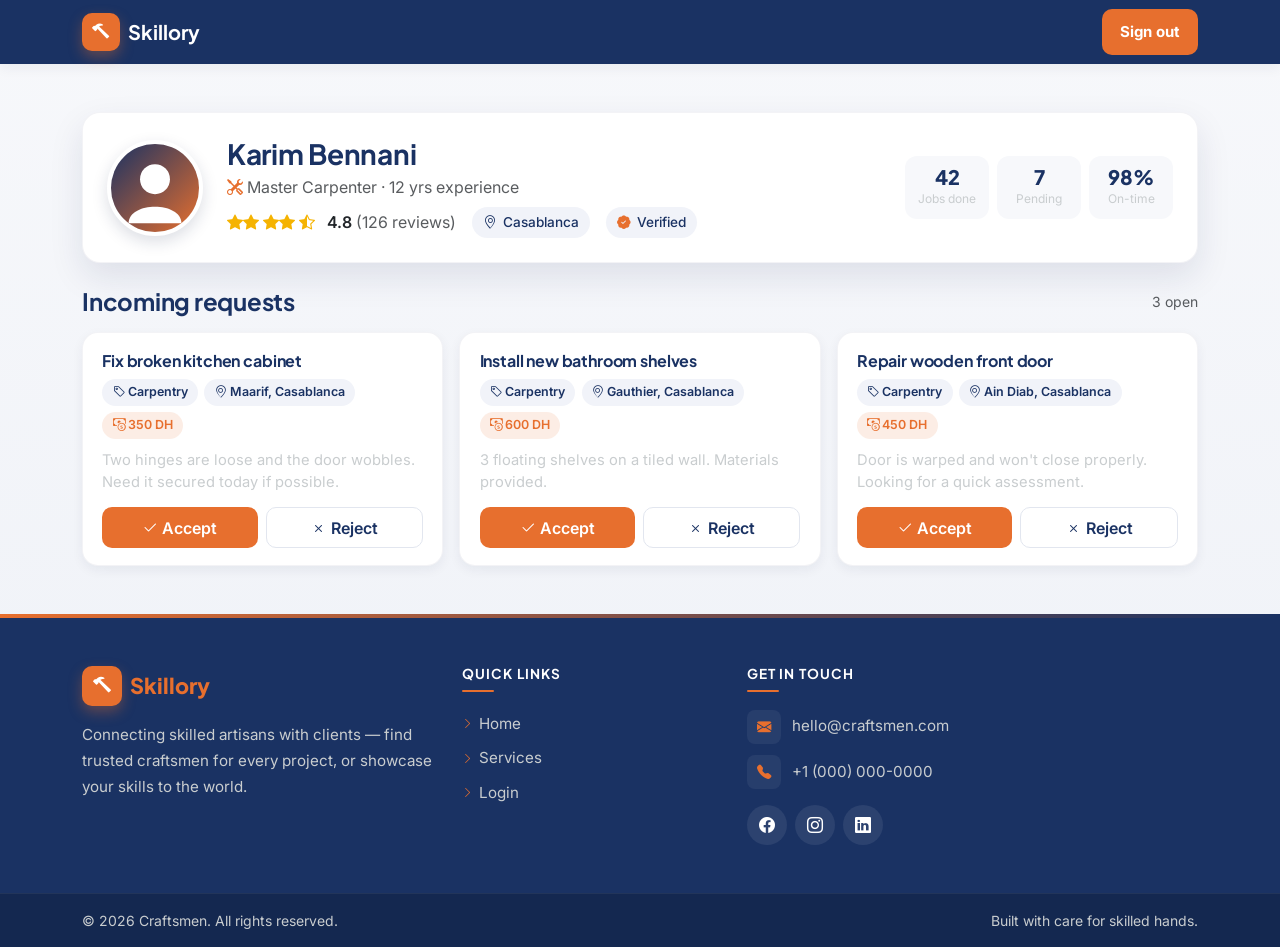
==== artisan-dashboard.html @ cd933fd9 "create project" ====
<!doctype html>
<html lang="en">
<head>
<meta charset="utf-8" />
<meta name="viewport" content="width=device-width,initial-scale=1" />
<title>Artisan Dashboard — Craftsmen</title>
<link rel="stylesheet" href="https://cdn.jsdelivr.net/npm/bootstrap@5.3.3/dist/css/bootstrap.min.css">
<link rel="stylesheet" href="https://cdn.jsdelivr.net/npm/bootstrap-icons@1.11.3/font/bootstrap-icons.min.css">
<link rel="preconnect" href="https://fonts.googleapis.com">
<link href="https://fonts.googleapis.com/css2?family=Inter:wght@400;500;600;700&family=Plus+Jakarta+Sans:wght@700;800&display=swap" rel="stylesheet">
<link rel="stylesheet" href="style(post&dashboard).css">
<link rel="stylesheet" href="style.css">
</head>
<body class="dash-body">
<nav class="navbar navbar-expand-lg craft-nav sticky-top">
  <div class="container">
    <a class="navbar-brand d-flex align-items-center gap-2" href="#">
      <span class="brand-mark"><i class="bi bi-hammer"></i></span>
      <span class="fw-bold">Skillory</span>
    </a>
    <div class="ms-auto d-flex gap-2">
    <a href="index.html" class="btn btn-craft btn-sm">Sign out</a>
    </div>
  </div>
</nav>

<main class="container py-4 py-lg-5">
  <!-- Profile -->
  <section class="profile-card p-4 p-lg-4 mb-4">
    <div class="row g-4 align-items-center">
      <div class="col-auto">
        <img src="images/avatar.svg" alt="Artisan avatar" class="profile-avatar">
      </div>
      <div class="col">
        <h1 class="h3 mb-1 fw-bold text-navy">Karim Bennani</h1>
        <p class="text-muted mb-2"><i class="bi bi-tools text-orange"></i> Master Carpenter · 12 yrs experience</p>
        <div class="d-flex flex-wrap align-items-center gap-3">
          <span class="rating">
            <i class="bi bi-star-fill"></i><i class="bi bi-star-fill"></i>
            <i class="bi bi-star-fill"></i><i class="bi bi-star-fill"></i>
            <i class="bi bi-star-half"></i>
            <span class="ms-2 fw-semibold text-dark">4.8</span>
            <span class="text-muted">(126 reviews)</span>
          </span>
          <span class="badge-soft"><i class="bi bi-geo-alt"></i> Casablanca</span>
          <span class="badge-soft"><i class="bi bi-patch-check-fill text-orange"></i> Verified</span>
        </div>
      </div>
      <div class="col-12 col-md-auto">
        <div class="row g-2 text-center">
          <div class="col"><div class="stat"><div class="stat-num">42</div><div class="stat-lbl">Jobs done</div></div></div>
          <div class="col"><div class="stat"><div class="stat-num">7</div><div class="stat-lbl">Pending</div></div></div>
          <div class="col"><div class="stat"><div class="stat-num">98%</div><div class="stat-lbl">On-time</div></div></div>
        </div>
      </div>
    </div>
  </section>

  <!-- Requests -->
  <div class="d-flex align-items-center justify-content-between mb-3">
    <h2 class="h4 fw-bold text-navy mb-0">Incoming requests</h2>
    <span class="text-muted small"><span id="reqCount">0</span> open</span>
  </div>

  <div id="requestsGrid" class="row g-3"></div>

  <div id="emptyState" class="empty-state d-none text-center py-5">
    <i class="bi bi-inbox display-5 text-muted"></i>
    <p class="mt-2 text-muted">No requests yet. New client problems will appear here.</p>
  </div>
</main>

<footer class="site-footer">
    <div class="container py-5">
      <div class="row gy-4">

        <!-- Brand -->
        <div class="col-lg-4 col-md-6">
          <a href="#" class="footer-brand d-inline-flex align-items-center gap-2 mb-3">
            <span class="brand-mark"><i class="bi bi-hammer"></i></span>
            <span class="brand-name">Skillory</span>
          </a>
          <p class="footer-text mb-0">
            Connecting skilled artisans with clients — find trusted craftsmen
            for every project, or showcase your skills to the world.
          </p>
        </div>

        <!-- Quick Links -->
        <div class="col-lg-3 col-md-6">
          <h6 class="footer-title">Quick Links</h6>
          <ul class="footer-links list-unstyled">
            <li><a href="#home"><i class="bi bi-chevron-right"></i> Home</a></li>
            <li><a href="#services"><i class="bi bi-chevron-right"></i> Services</a></li>
            <li><a href="#login"><i class="bi bi-chevron-right"></i> Login</a></li>
          </ul>
        </div>

        <!-- Contact -->
        <div class="col-lg-5 col-md-12">
          <h6 class="footer-title">Get in Touch</h6>
          <ul class="footer-contact list-unstyled mb-3">
            <li>
              <i class="bi bi-envelope-fill"></i>
              <a href="mailto:hello@craftsmen.com">hello@craftsmen.com</a>
            </li>
            <li>
              <i class="bi bi-telephone-fill"></i>
              <a href="tel:+10000000000">+1 (000) 000-0000</a>
            </li>
          </ul>
          <div class="footer-socials d-flex gap-2">
            <a href="#" aria-label="Facebook"><i class="bi bi-facebook"></i></a>
            <a href="#" aria-label="Instagram"><i class="bi bi-instagram"></i></a>
            <a href="#" aria-label="LinkedIn"><i class="bi bi-linkedin"></i></a>
          </div>
        </div>

      </div>
    </div>

    <!-- Bottom bar -->
    <div class="footer-bottom">
      <div class="container py-3 d-flex flex-column flex-md-row justify-content-between align-items-center gap-2">
        <p class="mb-0 small">© 2026 Craftsmen. All rights reserved.</p>
        <p class="mb-0 small">Built with care for skilled hands.</p>
      </div>
    </div>
  </footer>

<script src="https://cdn.jsdelivr.net/npm/bootstrap@5.3.3/dist/js/bootstrap.bundle.min.js"></script>
<script src="script(post&dashboard).js"></script>
</body>
</html>
---- style(post&dashboard).css ----
:root{
  --navy:#1A3263;
  --navy-2:#15294f;
  --orange:#E76F2E;
  --orange-2:#d65f1e;
  --section:#EBEBEB;
  --text:#2b2f3a;
  --muted:#6b7280;
  --card:#ffffff;
  --shadow-sm:0 4px 12px rgba(20,33,75,.06);
  --shadow-md:0 14px 34px rgba(20,33,75,.10);
}
*{box-sizing:border-box}
body.dash-body{
  font-family:'Inter',system-ui,sans-serif;
  background:linear-gradient(180deg,#f7f8fb 0%,#eef1f7 100%);
  color:var(--text);
  min-height:100vh;
}
h1,h2,h3,.fw-bold{font-family:'Plus Jakarta Sans','Inter',sans-serif;}
.text-navy{color:var(--navy)!important}
.text-orange{color:var(--orange)!important}

/* Navbar */
.craft-nav{background:var(--navy);box-shadow:var(--shadow-sm)}
.craft-nav .navbar-brand{color:#fff}
.craft-nav .navbar-brand:hover{color:#fff}
.brand-mark{
  display:inline-flex;align-items:center;justify-content:center;
  width:38px;height:38px;border-radius:10px;
  background:var(--orange);color:#fff;font-size:1.1rem;
  box-shadow:0 6px 14px rgba(231,111,46,.35);
}

/* Buttons */
.btn-craft{
  background:var(--orange);border:none;color:#fff;font-weight:600;
  padding:.55rem 1.1rem;border-radius:10px;
  transition:transform .15s ease, background .2s ease, box-shadow .2s ease;
}
.btn-craft:hover{background:var(--orange-2);color:#fff;transform:translateY(-1px);box-shadow:0 10px 20px rgba(231,111,46,.3)}
.btn-outline-light{border-radius:10px}

/* Profile card */
.profile-card{
  background:var(--card);border-radius:18px;
  box-shadow:var(--shadow-md);
  border:1px solid rgba(20,33,75,.05);
}
.profile-avatar{
  width:96px;height:96px;border-radius:50%;
  object-fit:cover;border:4px solid #fff;
  box-shadow:0 6px 16px rgba(20,33,75,.15);
  background:#eef1f7;
}
.rating i{color:#f5b301}
.badge-soft{
  display:inline-flex;align-items:center;gap:.35rem;
  background:#f1f3f9;color:var(--navy);
  padding:.35rem .7rem;border-radius:999px;font-size:.85rem;font-weight:500;
}
.stat{background:#f7f8fb;border-radius:12px;padding:.7rem .4rem;min-width:84px}
.stat-num{font-family:'Plus Jakarta Sans';font-weight:800;color:var(--navy);font-size:1.25rem;line-height:1}
.stat-lbl{font-size:.75rem;color:var(--muted);margin-top:.15rem}

/* Request cards */
.req-card{
  background:#fff;border-radius:16px;padding:1.1rem 1.2rem;
  box-shadow:var(--shadow-sm);border:1px solid rgba(20,33,75,.05);
  height:100%;display:flex;flex-direction:column;
  transition:transform .2s ease, box-shadow .2s ease;
}
.req-card:hover{transform:translateY(-3px);box-shadow:var(--shadow-md)}
.req-title{font-family:'Plus Jakarta Sans';font-weight:700;color:var(--navy);margin:0}
.req-meta{display:flex;flex-wrap:wrap;gap:.4rem;margin:.6rem 0}
.chip{
  background:#f1f3f9;color:var(--navy);
  border-radius:999px;padding:.25rem .65rem;font-size:.78rem;font-weight:600;
}
.chip.budget{background:rgba(231,111,46,.12);color:var(--orange)}
.req-desc{color:var(--muted);font-size:.92rem;flex:1}
.req-actions{display:flex;gap:.5rem;margin-top:.9rem}
.btn-accept{background:var(--orange);color:#fff;border:none;border-radius:10px;padding:.45rem .9rem;font-weight:600;flex:1;transition:background .2s}
.btn-accept:hover{background:var(--orange-2)}
.btn-reject{background:#fff;color:var(--navy);border:1.5px solid #e2e6ef;border-radius:10px;padding:.45rem .9rem;font-weight:600;flex:1;transition:all .2s}
.btn-reject:hover{border-color:var(--navy);background:#f7f8fb}
.req-card.removing{opacity:0;transform:scale(.95);transition:all .25s}
.req-card.accepted{border-color:rgba(231,111,46,.4);background:linear-gradient(180deg,#fff,#fff7f1)}

/* Forms */
.form-control,.form-select{border-radius:10px;border:1.5px solid #e2e6ef;padding:.6rem .85rem}
.form-control:focus,.form-select:focus{border-color:var(--orange);box-shadow:0 0 0 .2rem rgba(231,111,46,.15)}
.input-group-text{background:#f7f8fb;border:1.5px solid #e2e6ef;border-right:none;border-radius:10px 0 0 10px;color:var(--navy)}
.input-group .form-control{border-left:none;border-radius:0 10px 10px 0}

.craft-footer{background:var(--navy);color:#c9cdcf;margin-top:3rem}

@media (max-width:576px){
  .profile-avatar{width:76px;height:76px}
  .stat{min-width:70px}
}
---- style.css ----
:root{
  --navy:#1A3263;
  --navy-deep:#142850;
  --orange:#E76F2E;
  --orange-hover:#d05f22;
  --bg:#ffffff;
  --section-bg:#EBEBEB;
  --section:#EBEBEB;
  --muted:#6b7280;
  --white:#fff;
  --radius:14px;
  --shadow:0 20px 50px rgba(26,50,99,.12);
  --text:#333333;
  --text-muted:#C9CDCF;
  --text-light: #C9CDCF;
}

*{box-sizing:border-box}
html{scroll-behavior:smooth}
body{
  font-family:'Inter',system-ui,-apple-system,Segoe UI,Roboto,sans-serif;
  color:var(--text);
  background:var(--bg);
  -webkit-font-smoothing:antialiased;
  margin:0;
}

/* Navbar */
.navbar-craftsmen{
  background:var(--navy);
}
.navbar-craftsmen .navbar-brand{font-family:'Plus Jakarta Sans',sans-serif;font-size:1.35rem;letter-spacing:.2px}
.navbar-craftsmen .logo-mark{
  display:inline-flex;align-items:center;justify-content:center;
  width:34px;height:34px;border-radius:8px;
  background:var(--orange);color:#fff;font-size:1rem;
  box-shadow:0 4px 12px rgba(231,111,46,.35);
}
.navbar-craftsmen .nav-link{
  color:#e9eef7 !important;font-weight:500;position:relative;
  padding:.5rem .9rem !important;transition:color .25s ease;
}
.navbar-craftsmen .nav-link::after{
  content:"";position:absolute;left:.9rem;right:.9rem;bottom:.35rem;height:2px;
  background:var(--orange);transform:scaleX(0);transform-origin:left;
  transition:transform .3s ease;
}
.navbar-craftsmen .nav-link:hover{color:#fff !important}
.navbar-craftsmen .nav-link:hover::after{transform:scaleX(1)}

/* Buttons */
.btn-cta{
  background:var(--orange);
  color:#fff;
  border:none;
  font-weight:600;
  border-radius:10px;
  padding:.6rem 1.2rem;
  box-shadow:0 6px 16px rgba(231,111,46,.35);
  transition:transform .25s ease, background .25s ease, box-shadow .25s ease;
  
}
.mt-4{
  width: 200px;
  margin: auto;
}
.btn-cta:hover,.btn-cta:focus{
  background:var(--orange-hover);color:#fff;
  transform:translateY(-2px);
  box-shadow:0 10px 22px rgba(231,111,46,.45);
}
.link-primary-dark{color:var(--navy);font-weight:600;text-decoration:none}
.link-primary-dark:hover{color:var(--orange)}

/* Hero */
.hero{
  position:relative;
  background:#fff;
  padding:5rem 0 6rem;
  overflow:hidden;
}
.hero-pattern{
  position:absolute;inset:0;z-index:0;opacity:.05;
  background-image:radial-gradient(var(--navy) 1.2px, transparent 1.2px);
  background-size:28px 28px;
}
.hero .container{position:relative;z-index:1}
.badge-pill{
  display:inline-block;background:#f1f3f8;color:var(--navy);
  border:1px solid #e3e7f0;border-radius:999px;
  padding:.4rem 1rem;font-size:.75rem;font-weight:600;
  letter-spacing:.08em;text-transform:uppercase;
}
.hero-title{
  font-family:'Plus Jakarta Sans',sans-serif;
  font-weight:800;color:var(--navy);
  font-size:clamp(2.2rem,5.5vw,4.5rem);
  line-height:1.05;letter-spacing:-.02em;
  margin:0;
}
.accent-underline{position:relative;color:var(--orange);white-space:nowrap}
.accent-underline::after{
  content:"";position:absolute;left:0;right:0;bottom:.1em;height:.35em;
  background:rgba(231,111,46,.2);border-radius:4px;z-index:-1;
}
.hero-subtitle{
  color:#5b6470;font-size:1.15rem;max-width:640px;
}

/* Services */
.services-section{
  background:var(--section-bg);
  padding:5rem 0 6rem;
}
.section-title{
  font-family:'Plus Jakarta Sans',sans-serif;font-weight:800;
  color:var(--navy);font-size:clamp(1.8rem,3.5vw,2.6rem);letter-spacing:-.01em;
}
.section-sub{color:#5b6470}

.service-card{
  background:#fff;border-radius:18px;
  padding:2rem;border:2px solid transparent;
  box-shadow:0 4px 14px rgba(20,40,80,.06);
  transition:transform .35s ease, box-shadow .35s ease, border-color .35s ease;
}
.service-card:hover{
  transform:translateY(-8px);
  border-color:var(--orange);
  box-shadow:0 22px 40px rgba(20,40,80,.12);
}
.service-icon{
  width:56px;height:56px;border-radius:14px;
  display:flex;align-items:center;justify-content:center;
  background:var(--navy);color:#fff;font-size:1.45rem;
  margin-bottom:1.1rem;transition:background .3s ease;
}
.service-card:hover .service-icon{background:var(--orange)}
.service-card h3{
  font-family:'Plus Jakarta Sans',sans-serif;font-weight:700;
  color:var(--navy);font-size:1.5rem;margin-bottom:.5rem;
}
.service-card p{color:#5b6470;margin-bottom:1.2rem}
.card-cta{
  color:var(--orange);font-weight:600;text-decoration:none;
  display:inline-flex;align-items:center;gap:.4rem;
  transition:gap .25s ease;
}
.card-cta:hover{gap:.7rem;color:var(--orange-hover)}

/* Footer */
.footer-craftsmen{
  background:var(--navy-deep);color:#cfd5e2;
  padding:1.6rem 0;font-size:.9rem;
}
.text-muted-light{color:var(--text-muted)}

/* Animations */
.fade-in{
  animation:fadeIn .9s ease both;
}
@keyframes fadeIn{
  from{opacity:0;transform:translateY(14px)}
  to{opacity:1;transform:none}
}
.reveal{opacity:0;transform:translateY(20px);transition:opacity .7s ease, transform .7s ease}
.reveal.visible{opacity:1;transform:none}

/* Responsive tweaks */
@media (max-width:575.98px){
  .hero{padding:3rem 0 4rem}
  .services-section{padding:3.5rem 0 4rem}
  .service-card{padding:1.5rem}
}
/* ====================================             =======================================================
=======================================  ========================================================
=======================================  ========================================================
======================================                  ==========================================================
=======================================   ========================================================
=======================================    ====================================================== */
/* ===== Craftsmen Footer ===== */


.site-footer {
  background: var(--navy);
  color: var(--text-light);
  font-family: 'Inter', sans-serif;
  position: relative;
}

.site-footer::before {
  content: "";
  display: block;
  height: 4px;
  background: linear-gradient(90deg, var(--orange), transparent);
}

/* Brand */
.footer-brand {
  text-decoration: none;
  color: var(--white);
}
.footer-brand .brand-mark {
  width: 40px; height: 40px;
  display: inline-flex; align-items: center; justify-content: center;
  background: var(--orange);
  color: var(--white);
  border-radius: 10px;
  font-size: 1.15rem;
  transition: transform .3s ease;
}
.footer-brand:hover .brand-mark { transform: rotate(-12deg) scale(1.05); }

.brand-name {
  font-family: 'Plus Jakarta Sans', sans-serif;
  font-weight: 800;
  font-size: 1.35rem;
  color: var(--white);
}

.footer-text {
  color: var(--text-light);
  line-height: 1.7;
  font-size: .95rem;
  max-width: 360px;
}

/* Titles */
.footer-title {
  color: var(--white);
  font-family: 'Plus Jakarta Sans', sans-serif;
  font-weight: 700;
  text-transform: uppercase;
  letter-spacing: .08em;
  font-size: .85rem;
  margin-bottom: 1.1rem;
  position: relative;
  padding-bottom: .6rem;
}
.footer-title::after {
  content: "";
  position: absolute;
  left: 0; bottom: 0;
  width: 32px; height: 2px;
  background: var(--orange);
  border-radius: 2px;
}

/* Links */
.footer-links li { margin-bottom: .55rem; }
.footer-links a {
  color: var(--text-light);
  text-decoration: none;
  font-size: .95rem;
  display: inline-flex;
  align-items: center;
  gap: .4rem;
  transition: all .25s ease;
}
.footer-links a i {
  font-size: .7rem;
  color: var(--orange);
  transition: transform .25s ease;
}
.footer-links a:hover {
  color: var(--orange);
  transform: translateX(4px);
}
.footer-links a:hover i { transform: translateX(2px); }

/* Contact */
.footer-contact li {
  display: flex;
  align-items: center;
  gap: .7rem;
  margin-bottom: .7rem;
  font-size: .95rem;
}
.footer-contact i {
  width: 34px; height: 34px;
  display: inline-flex; align-items: center; justify-content: center;
  background: rgba(255,255,255,.06);
  color: var(--orange);
  border-radius: 8px;
  font-size: .9rem;
  transition: all .25s ease;
}
.footer-contact a {
  color: var(--text-light);
  text-decoration: none;
  transition: color .25s ease;
}
.footer-contact li:hover i {
  background: var(--orange);
  color: var(--white);
  transform: translateY(-2px);
}
.footer-contact a:hover { color: var(--orange); }

/* Socials */
.footer-socials a {
  width: 40px; height: 40px;
  display: inline-flex; align-items: center; justify-content: center;
  border-radius: 50%;
  background: rgba(255,255,255,.08);
  color: var(--white);
  text-decoration: none;
  font-size: 1rem;
  transition: all .3s ease;
}
.footer-socials a:hover {
  background: var(--orange);
  color: var(--white);
  transform: translateY(-4px) rotate(-6deg);
  box-shadow: 0 8px 18px -6px rgba(231,111,46,.55);
}

/* Bottom bar */
.footer-bottom {
  background: var(--navy-deep);
  border-top: 1px solid rgba(255,255,255,.06);
  color: var(--text-light);
}
.footer-bottom p { color: var(--text-light); }

/* Responsive tweaks */
@media (max-width: 767.98px) {
  .footer-text { max-width: 100%; }
  .footer-title { margin-top: .25rem; }
}

/* register and login pages  */
/* =====================================================
=======================================================
=========================================================
=======================================================
=======================================================
========================================================
===================================================
======================================================= */

html,body{
  margin:0;
  padding:0;
  font-family:'Inter',system-ui,-apple-system,Segoe UI,Roboto,sans-serif;
  color:var(--text);
  background:var(--section)
}
/* Navbar */
.nav{background:var(--navy);color:#fff;padding:14px 24px;display:flex;justify-content:space-between;align-items:center;position:sticky;top:0;z-index:50}
.nav .brand{font-family:'Plus Jakarta Sans',sans-serif;font-weight:800;font-size:20px;color:#fff;display:flex;align-items:center;gap:8px}
.nav .brand .dot{width:10px;height:10px;border-radius:50%;background:var(--orange)}
.nav .back{color:#fff;font-size:14px;opacity:.85;transition:.2s}
.nav .back:hover{opacity:1;color:var(--orange)}

/* Layout */
.auth-wrap{min-height:calc(100vh - 64px);display:flex;align-items:center;justify-content:center;padding:40px 16px}
.auth-card{background:#fff;width:100%;max-width:480px;border-radius:var(--radius);box-shadow:var(--shadow);padding:36px 32px;animation:rise .5s ease both}
@keyframes rise{from{opacity:0;transform:translateY(16px)}to{opacity:1;transform:none}}

.auth-head{text-align:center;margin-bottom:22px}
.auth-head .badge{display:inline-block;padding:6px 12px;border-radius:999px;background:rgba(231,111,46,.12);color:var(--orange);font-size:12px;font-weight:600;letter-spacing:.5px;text-transform:uppercase}
.auth-head h1{font-family:'Plus Jakarta Sans',sans-serif;color:var(--navy);font-size:26px;margin:12px 0 6px}
.auth-head p{color:var(--muted);margin:0;font-size:14px}

/* Tabs */
.tabs{display:flex;background:var(--section);border-radius:10px;padding:4px;margin-bottom:22px}
.tab{flex:1;text-align:center;padding:10px 12px;font-size:14px;font-weight:600;color:var(--muted);cursor:pointer;border-radius:8px;transition:.25s;border:none;background:transparent}
.tab.active{background:#fff;color:var(--navy);box-shadow:0 2px 8px rgba(0,0,0,.06)}

/* Forms */
.form{display:none;flex-direction:column;gap:14px}
.form.active{display:flex}
.field label{display:block;font-size:13px;font-weight:600;color:var(--navy);margin-bottom:6px}
.field input, .field select{
  width:100%;padding:12px 14px;border:1px solid #d9dde3;border-radius:10px;
  font-size:14px;color:var(--text);background:#fff;transition:.2s;font-family:inherit
}
.field input:focus, .field select:focus{outline:none;border-color:var(--orange);box-shadow:0 0 0 4px rgba(231,111,46,.12)}
.error-msg{color:#d33b3b;font-size:12px;margin-top:6px;min-height:14px}

.btn{
  background:var(--orange);color:#fff;border:none;padding:12px 18px;border-radius:10px;
  font-weight:700;font-size:15px;cursor:pointer;transition:.25s;font-family:inherit
}
.btn:hover{background:#d4621f;transform:translateY(-1px);box-shadow:0 8px 20px rgba(231,111,46,.3)}
.btn:active{transform:translateY(0)}

.swap-link{text-align:center;font-size:14px;color:var(--muted);margin-top:18px}
.swap-link a{color:var(--orange);font-weight:600}
.swap-link a:hover{text-decoration:underline}

.divider{height:1px;background:#e5e7eb;margin:18px 0}
.alt-role{text-align:center;font-size:13px;color:var(--muted)}
.alt-role a{color:var(--navy);font-weight:700}
.alt-role a:hover{color:var(--orange)}

/* Hero side image (desktop) */
.split{display:grid;grid-template-columns:1fr;gap:0}
@media(min-width:992px){
  .auth-card.split{max-width:900px;grid-template-columns:1fr 1fr;padding:0;overflow:hidden}
  .split-side{background:var(--navy);color:#fff;padding:40px;display:flex;flex-direction:column;justify-content:center;gap:16px;background-size:cover;background-position:center;position:relative}
  .split-side::after{content:"";position:absolute;inset:0;background:linear-gradient(135deg,rgba(26,50,99,.92),rgba(26,50,99,.7))}
  .split-side > *{position:relative;z-index:2}
  .split-side h2{font-family:'Plus Jakarta Sans',sans-serif;font-size:26px;margin:0}
  .split-side p{opacity:.85;font-size:14px;line-height:1.6}
  .split-side .pill{display:inline-block;background:var(--orange);padding:6px 12px;border-radius:999px;font-size:12px;font-weight:600;width:fit-content}
  .split-form{padding:40px 36px}
}

@media(max-width:480px){
  .auth-card{padding:28px 22px}
  .auth-head h1{font-size:22px}
}


/* register and login pages ends */
/* =========================================================
=============================================================
=============================================================
========================================================
=========================================================
=====================================================
======================================================= */
/* category section */

:root{
  --navy:#1A3263;
  --orange:#E76F2E;
  --text:#333;
  --muted:#C9CDCF;
  --light:#EBEBEB
}
*{
  box-sizing:border-box
}
html,body{
  margin:0;
  padding:0;
  font-family:'Inter',sans-serif;
  color:var(--text);
  background:#fff;
  -webkit-font-smoothing:antialiased
}
h1,h2,h3,h4,h5{font-family:'Playfair Display',Georgia,serif;letter-spacing:-.01em}
.hero .eyebrow{display:inline-block;color:var(--orange);font-size:.85rem;font-weight:600;letter-spacing:3px;text-transform:uppercase;margin-bottom:1.25rem}
section{padding:5rem 0}
.section-light{background:var(--light)}
.section-title{text-align:center;margin-bottom:3.5rem}
.section-title h2{font-size:clamp(2rem,3.5vw,2.75rem);color:var(--navy);font-weight:700;margin-bottom:.75rem}
.section-title p{color:#6b7280;max-width:560px;margin:0 auto}
.cat-card{background:#fff;border:1px solid #ececec;border-radius:12px;padding:2rem 1.5rem;height:100%;transition:all .4s cubic-bezier(.4,0,.2,1);cursor:pointer;position:relative;overflow:hidden}
.cat-card::before{content:'';position:absolute;top:0;left:0;width:100%;height:3px;background:var(--orange);transform:scaleX(0);transform-origin:left;transition:transform .4s}
.cat-card:hover{transform:translateY(-8px);box-shadow:0 20px 40px rgba(26,50,99,.12);border-color:var(--orange)}
.cat-card:hover::before{transform:scaleX(1)}
.cat-card .icon{width:56px;height:56px;border-radius:12px;background:rgba(231,111,46,.1);color:var(--orange);display:flex;align-items:center;justify-content:center;font-size:1.5rem;margin-bottom:1.25rem;transition:all .3s}
.cat-card:hover .icon{background:var(--orange);color:#fff;transform:rotate(-6deg) scale(1.05)}
.cat-card h3{font-size:1.25rem;color:var(--navy);font-weight:700;margin-bottom:.5rem}
.cat-card p{color:#6b7280;font-size:.92rem;line-height:1.55;margin-bottom:1.25rem;min-height:3em}
.cat-card .browse{color:var(--orange);font-weight:600;font-size:.85rem;letter-spacing:1.5px;text-decoration:none;display:inline-flex;align-items:center;gap:6px;transition:gap .3s}
.cat-card:hover .browse{gap:12px}

@keyframes fadeUp{from{opacity:0;transform:translateY(24px)}to{opacity:1;transform:translateY(0)}}
.fade-in{opacity:0;animation:fadeUp .9s ease forwards}
.delay-1{animation-delay:.15s}.delay-2{animation-delay:.3s}.delay-3{animation-delay:.45s}
.reveal{opacity:0;transform:translateY(30px);transition:all .7s cubic-bezier(.4,0,.2,1)}
.reveal.visible{opacity:1;transform:translateY(0)}
@media(max-width:768px){.hero{padding:5rem 0 4rem}section{padding:3.5rem 0}.service-card{padding:2.5rem 1.75rem}}

/* ===================================
===================================
=======================================
=======================================
======================================
=====================================
========================================
profile and collection of artisan  */

h1,h2,h3,h4,h5{font-family:'Playfair Display',Georgia,serif;letter-spacing:-.01em}

/* Navbar */
.navbar-craft{background:var(--navy);padding:1rem 0;box-shadow:0 2px 12px rgba(0,0,0,.08);transition:box-shadow .3s}
.navbar-craft .navbar-brand{color:#fff!important;font-family:'Playfair Display',serif;font-weight:700;font-size:1.6rem}
.navbar-craft .navbar-brand span{color:var(--orange)}
.navbar-craft .nav-link{color:#fff!important;font-weight:500;margin:0 .5rem;position:relative;transition:color .3s}
.navbar-craft .nav-link:hover{color:var(--orange)!important}
.navbar-craft .nav-link::after{content:'';position:absolute;left:50%;bottom:-4px;width:0;height:2px;background:var(--orange);transition:all .3s;transform:translateX(-50%)}
.navbar-craft .nav-link:hover::after{width:100%}
.navbar-craft .navbar-toggler{border-color:rgba(255,255,255,.3)}
.navbar-craft .navbar-toggler-icon{filter:invert(1)}

/* Buttons */
.btn-orange{background:var(--orange);color:#fff;border:none;padding:.85rem 2.2rem;font-weight:600;letter-spacing:.5px;border-radius:6px;transition:all .3s;text-transform:uppercase;font-size:.9rem;text-decoration:none;display:inline-block;text-align:center}
.btn-orange:hover{background:#d05f1f;color:#fff;transform:translateY(-2px);box-shadow:0 10px 25px rgba(231,111,46,.35)}
.btn-outline-navy{border:2px solid var(--navy);color:var(--navy);background:transparent;padding:.75rem 2rem;font-weight:600;border-radius:6px;transition:all .3s;text-transform:uppercase;letter-spacing:.5px;cursor:pointer;font-size:.9rem}
.btn-outline-navy:hover{background:var(--navy);color:#fff}

/* Hero & sections */
.hero{background:#fff;padding:8rem 0 6rem;text-align:center;position:relative;overflow:hidden}
.hero::before{content:'';position:absolute;top:-50%;left:-10%;width:60%;height:120%;background:radial-gradient(circle,rgba(231,111,46,.06) 0%,transparent 70%);pointer-events:none}
.hero h1{font-size:clamp(2.5rem,5vw,4.5rem);color:var(--navy);font-weight:700;margin-bottom:1.25rem;letter-spacing:-.02em}
.hero .subtitle{color:#6b7280;font-size:1.15rem;max-width:560px;margin:0 auto 2.5rem}
.hero .eyebrow{display:inline-block;color:var(--orange);font-size:.85rem;font-weight:600;letter-spacing:3px;text-transform:uppercase;margin-bottom:1.25rem}
section{padding:5rem 0}
.section-light{background:var(--light)}
.section-title{text-align:center;margin-bottom:3.5rem}
.section-title h2{font-size:clamp(2rem,3.5vw,2.75rem);color:var(--navy);font-weight:700;margin-bottom:.75rem}
.section-title p{color:#6b7280;max-width:560px;margin:0 auto}

/* Category cards */
.cat-card{background:#fff;border:1px solid #ececec;border-radius:12px;padding:2rem 1.5rem;height:100%;transition:all .4s cubic-bezier(.4,0,.2,1);cursor:pointer;position:relative;overflow:hidden}
.cat-card::before{content:'';position:absolute;top:0;left:0;width:100%;height:3px;background:var(--orange);transform:scaleX(0);transform-origin:left;transition:transform .4s}
.cat-card:hover{transform:translateY(-8px);box-shadow:0 20px 40px rgba(26,50,99,.12);border-color:var(--orange)}
.cat-card:hover::before{transform:scaleX(1)}
.cat-card .icon{width:56px;height:56px;border-radius:12px;background:rgba(231,111,46,.1);color:var(--orange);display:flex;align-items:center;justify-content:center;font-size:1.5rem;margin-bottom:1.25rem;transition:all .3s}
.cat-card:hover .icon{background:var(--orange);color:#fff;transform:rotate(-6deg) scale(1.05)}
.cat-card h3{font-size:1.25rem;color:var(--navy);font-weight:700;margin-bottom:.5rem}
.cat-card p{color:#6b7280;font-size:.92rem;line-height:1.55;margin-bottom:1.25rem;min-height:3em}
.cat-card .browse{color:var(--orange);font-weight:600;font-size:.85rem;letter-spacing:1.5px;text-decoration:none;display:inline-flex;align-items:center;gap:6px;transition:gap .3s}
.cat-card:hover .browse{gap:12px}

/* Footer */
.footer{background:var(--navy);color:#fff;padding:4rem 0 1.5rem}
.footer h5{font-family:'Inter',sans-serif;font-weight:600;margin-bottom:1.25rem;font-size:1rem;letter-spacing:.5px}
.footer-brand{font-family:'Playfair Display',serif;font-size:1.5rem;font-weight:700;margin-bottom:.75rem}
.footer-brand span{color:var(--orange)}
.footer p,.footer a{color:var(--muted);text-decoration:none;font-size:.92rem;transition:color .3s}
.footer ul{list-style:none;padding:0}
.footer ul li{margin-bottom:.5rem}
.footer a:hover{color:var(--orange)}
.footer hr{border-color:rgba(255,255,255,.1);margin:2.5rem 0 1.25rem}
.footer .copy{text-align:center;font-size:.85rem;color:var(--muted)}

/* Reveal animations */
@keyframes fadeUp{from{opacity:0;transform:translateY(24px)}to{opacity:1;transform:translateY(0)}}
.reveal{opacity:0;transform:translateY(30px);transition:all .7s cubic-bezier(.4,0,.2,1)}
.reveal.visible{opacity:1;transform:translateY(0)}

/* Directory header */
.dir-header{background:var(--navy);color:#fff;padding:3.5rem 0 4.5rem;position:relative}
.dir-header .brand{font-family:'Playfair Display',serif;font-weight:700;font-size:1.5rem;color:#fff;text-decoration:none}
.dir-header .brand span{color:var(--orange)}
.dir-header h1{font-size:clamp(2rem,4vw,3rem);margin-top:1.5rem;font-weight:700}
.dir-header p{color:var(--muted);max-width:560px;margin-top:.5rem}
.dir-back{color:#fff;text-decoration:none;font-size:.9rem;opacity:.85;transition:opacity .3s}
.dir-back:hover{opacity:1;color:var(--orange)}
.dir-grid{padding:4rem 0;background:#fff}

/* Craft card */
.craft-card{background:#fff;border:1px solid #ececec;border-radius:14px;padding:1.75rem;height:100%;transition:all .4s cubic-bezier(.4,0,.2,1);display:flex;flex-direction:column;position:relative;overflow:hidden}
.craft-card::before{content:'';position:absolute;top:0;left:0;width:100%;height:3px;background:var(--orange);transform:scaleX(0);transform-origin:left;transition:transform .4s}
.craft-card:hover{transform:translateY(-8px);box-shadow:0 20px 40px rgba(26,50,99,.12);border-color:var(--orange)}
.craft-card:hover::before{transform:scaleX(1)}
.craft-card .top{display:flex;gap:1rem;align-items:flex-start;margin-bottom:1.1rem}
.craft-card .avatar{width:72px;height:72px;border-radius:50%;background:linear-gradient(135deg,#f3f4f6,#e5e7eb);border:1px solid #e5e7eb;flex-shrink:0;display:flex;align-items:center;justify-content:center;color:#9ca3af;font-size:1.6rem}
.craft-card .name{font-size:1.2rem;font-weight:700;color:var(--navy);margin:0 0 .25rem;font-family:'Playfair Display',serif}
.craft-card .meta{font-size:.83rem;color:#6b7280;display:flex;align-items:center;gap:.5rem;flex-wrap:wrap}
.craft-card .stars{color:var(--orange);font-weight:600}
.craft-card .bio{font-size:.92rem;color:#4b5563;line-height:1.55;margin-bottom:1rem;min-height:3em}
.craft-card .tags{display:flex;flex-wrap:wrap;gap:.4rem;margin-bottom:1.25rem}
.craft-card .tag{background:rgba(231,111,46,.08);color:var(--orange);font-size:.72rem;font-weight:600;padding:.3rem .65rem;border-radius:20px;letter-spacing:.3px;text-transform:uppercase}
.craft-card .stats{display:grid;grid-template-columns:repeat(3,1fr);gap:.5rem;background:var(--light);border-radius:10px;padding:.85rem;margin-bottom:1.25rem}
.craft-card .stat{text-align:center}
.craft-card .stat .v{font-weight:700;color:var(--navy);font-size:.95rem;display:block;line-height:1.2}
.craft-card .stat .l{font-size:.68rem;color:#6b7280;text-transform:uppercase;letter-spacing:.5px;margin-top:.15rem;display:block}
.craft-card .availability{display:inline-flex;align-items:center;gap:.4rem;font-size:.78rem;font-weight:600;margin-bottom:1rem}
.craft-card .dot{width:8px;height:8px;border-radius:50%;background:#22c55e}
.craft-card .dot.busy{background:#f59e0b}
.craft-card .dot.off{background:#9ca3af}
.craft-card .actions{display:flex;gap:.6rem;margin-top:auto}
.craft-card .actions .btn-orange,.craft-card .actions .btn-outline-navy{flex:1;padding:.65rem 1rem;font-size:.85rem}

/* Profile page */
.pf-header{background:var(--navy);color:#fff;padding:2.5rem 0 5rem;position:relative}
.pf-header .brand{font-family:'Playfair Display',serif;font-weight:700;font-size:1.5rem;color:#fff;text-decoration:none}
.pf-header .brand span{color:var(--orange)}
.pf-back{color:#fff;text-decoration:none;font-size:.9rem;opacity:.85;transition:opacity .3s}
.pf-back:hover{opacity:1;color:var(--orange)}
.pf-hero{margin-top:-3.5rem;background:#fff;border-radius:16px;box-shadow:0 20px 50px rgba(26,50,99,.1);padding:2.5rem;text-align:center;position:relative;z-index:2}
.pf-avatar{width:160px;height:160px;border-radius:50%;background:linear-gradient(135deg,#f3f4f6,#e5e7eb);border:4px solid #fff;box-shadow:0 10px 30px rgba(0,0,0,.08);display:flex;align-items:center;justify-content:center;color:#9ca3af;font-size:4rem;margin:-5rem auto 1.25rem}
.pf-name{font-size:2rem;font-weight:700;color:var(--navy);margin-bottom:.5rem}
.pf-meta{color:#6b7280;display:flex;justify-content:center;align-items:center;gap:1.25rem;flex-wrap:wrap;font-size:.95rem}
.pf-stars{color:var(--orange);font-weight:600}
.pf-actions{display:flex;gap:.6rem;justify-content:center;margin-top:1.5rem;flex-wrap:wrap}
.pf-tabs{display:flex;gap:.25rem;border-bottom:2px solid var(--light);margin:3rem 0 2rem;overflow-x:auto}
.pf-tab{background:none;border:none;padding:.9rem 1.5rem;font-weight:600;font-size:.95rem;color:#6b7280;cursor:pointer;position:relative;transition:color .3s;white-space:nowrap;font-family:inherit}
.pf-tab:hover{color:var(--navy)}
.pf-tab.active{color:var(--navy)}
.pf-tab.active::after{content:'';position:absolute;bottom:-2px;left:0;right:0;height:3px;background:var(--orange);border-radius:2px}
.pf-panel{animation:fadeIn .35s ease}
.pf-panel.hidden{display:none}
@keyframes fadeIn{from{opacity:0;transform:translateY(8px)}to{opacity:1;transform:none}}
.pf-portfolio-item{aspect-ratio:1;border-radius:12px;background:linear-gradient(135deg,#f3f4f6,#e5e7eb);border:1px solid #e5e7eb;display:flex;align-items:center;justify-content:center;color:#9ca3af;font-size:2.5rem;transition:all .4s cubic-bezier(.4,0,.2,1);cursor:pointer;overflow:hidden;position:relative}
.pf-portfolio-item:hover{transform:translateY(-6px);box-shadow:0 18px 35px rgba(26,50,99,.12);border-color:var(--orange)}
.pf-portfolio-item .label{position:absolute;bottom:0;left:0;right:0;background:linear-gradient(transparent,rgba(26,50,99,.85));color:#fff;font-size:.85rem;padding:1.5rem 1rem .8rem;font-family:'Inter',sans-serif;text-align:left;font-weight:500;opacity:0;transition:opacity .3s}
.pf-portfolio-item:hover .label{opacity:1}
.pf-review{background:#fff;border:1px solid #ececec;border-radius:12px;padding:1.5rem;transition:all .3s;margin-bottom:1rem}
.pf-review:hover{border-color:var(--orange);box-shadow:0 12px 28px rgba(26,50,99,.08)}
.pf-review .head{display:flex;justify-content:space-between;align-items:flex-start;gap:1rem;margin-bottom:.6rem}
.pf-review .who{font-weight:700;color:var(--navy);font-family:'Playfair Display',serif;font-size:1.05rem}
.pf-review .date{font-size:.78rem;color:#9ca3af;text-transform:uppercase;letter-spacing:.5px}
.pf-review .text{color:#4b5563;line-height:1.6;font-size:.95rem;margin:0}
.pf-about{background:#fff;border:1px solid #ececec;border-radius:12px;padding:2rem}
.pf-about h3{color:var(--navy);font-size:1.3rem;margin-bottom:.8rem;margin-top:1.5rem}
.pf-about h3:first-child{margin-top:0}
.pf-about p{color:#4b5563;line-height:1.7;margin-bottom:1rem}
.pf-skills{display:flex;flex-wrap:wrap;gap:.5rem;margin-top:.5rem}
.pf-skill{background:rgba(231,111,46,.08);color:var(--orange);font-size:.78rem;font-weight:600;padding:.4rem .85rem;border-radius:20px;letter-spacing:.3px;text-transform:uppercase}
.pf-stats{display:grid;grid-template-columns:repeat(auto-fit,minmax(140px,1fr));gap:1rem;margin-top:1rem}
.pf-stat{background:var(--light);border-radius:10px;padding:1rem;text-align:center}
.pf-stat .v{font-weight:700;color:var(--navy);font-size:1.3rem;display:block;font-family:'Playfair Display',serif}
.pf-stat .l{font-size:.72rem;color:#6b7280;text-transform:uppercase;letter-spacing:.5px;margin-top:.25rem;display:block}

@media(max-width:768px){.hero{padding:5rem 0 4rem}section{padding:3.5rem 0}}
@media(max-width:576px){.pf-hero{padding:1.5rem}.pf-avatar{width:120px;height:120px;font-size:3rem;margin-top:-4rem}.pf-name{font-size:1.5rem}}
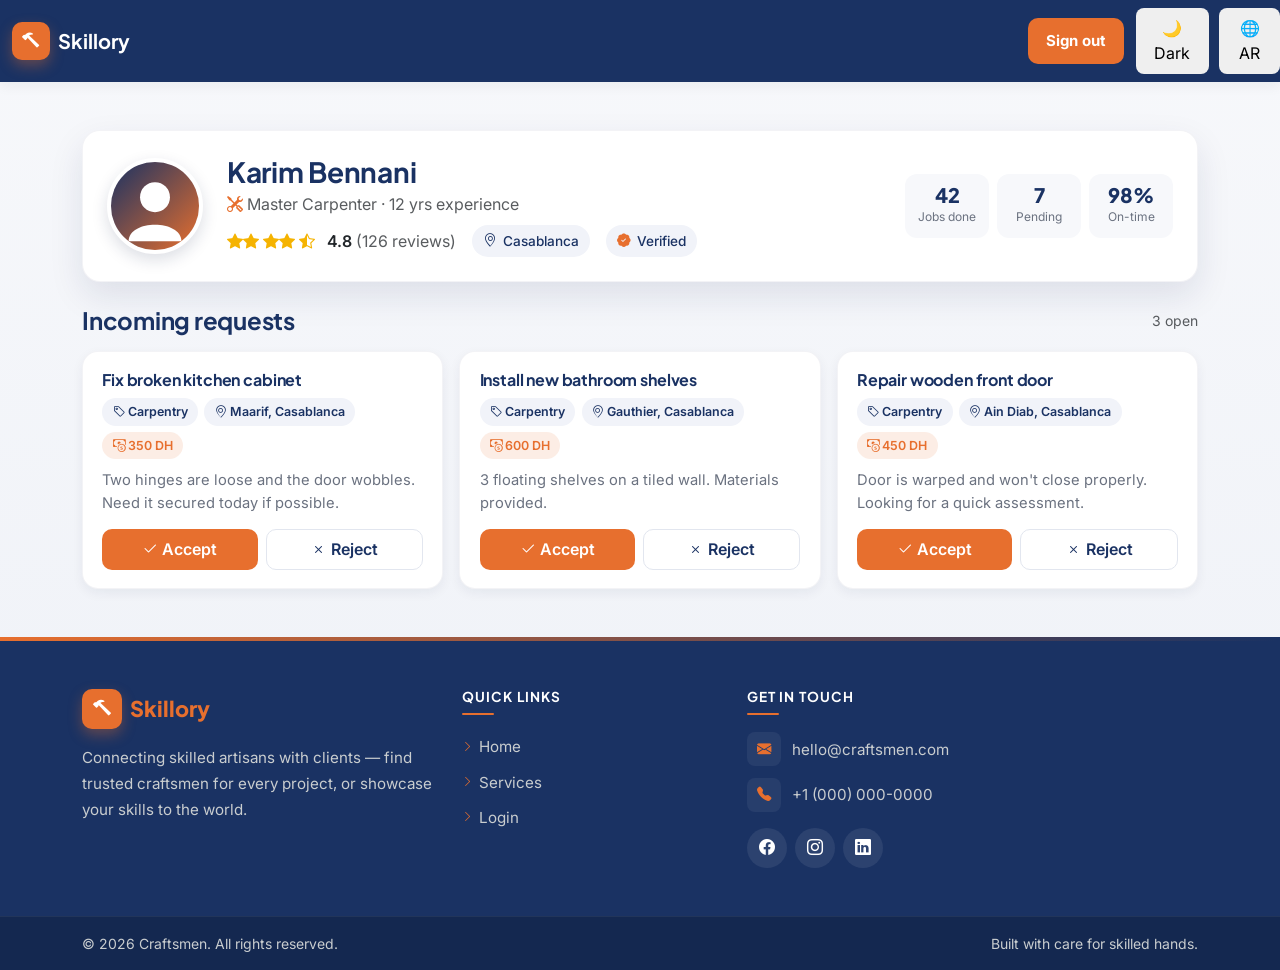
==== commit 37a96012: "Add files via upload" ====
--- a/artisan-dashboard.html
+++ b/artisan-dashboard.html
@@ -10,6 +10,7 @@
 <link href="https://fonts.googleapis.com/css2?family=Inter:wght@400;500;600;700&family=Plus+Jakarta+Sans:wght@700;800&display=swap" rel="stylesheet">
 <link rel="stylesheet" href="style(post&dashboard).css">
 <link rel="stylesheet" href="style.css">
+<link rel="stylesheet" href="dark-mode.css">
 </head>
 <body class="dash-body">
 <nav class="navbar navbar-expand-lg craft-nav sticky-top">
@@ -22,6 +23,18 @@
     <a href="index.html" class="btn btn-craft btn-sm">Sign out</a>
     </div>
   </div>
+
+<div style="display:flex;gap:10px;align-items:center;margin-left:auto">
+  <button id="themeToggle" style="padding:8px 12px;border:none;border-radius:8px;cursor:pointer;">
+    🌙 Dark
+  </button>
+
+  <div id="google_translate_element" style="display:none"></div>
+
+  <button data-lang-toggle style="padding:8px 12px;border:none;border-radius:8px;cursor:pointer;">
+    🌐 <span data-lang-label>AR</span>
+  </button>
+</div>
 </nav>
 
 <main class="container py-4 py-lg-5">
@@ -130,5 +143,10 @@
 
 <script src="https://cdn.jsdelivr.net/npm/bootstrap@5.3.3/dist/js/bootstrap.bundle.min.js"></script>
 <script src="script(post&dashboard).js"></script>
+<script src="theme.js"></script>
+
+<script src="translate.js"></script>
+<script src="//translate.google.com/translate_a/element.js?cb=googleTranslateElementInit"></script>
+
 </body>
 </html>
--- a/style.css
+++ b/style.css
@@ -13,7 +13,12 @@
   --text:#333333;
   --text-muted:#C9CDCF;
   --text-light: #C9CDCF;
-}
+  --light:#EBEBEB;
+  --card:#ffffff;
+  --border:#d9dde3;
+  --transition:.3s ease;
+}
+
 
 *{box-sizing:border-box}
 html{scroll-behavior:smooth}
@@ -423,17 +428,6 @@
 =====================================================
 ======================================================= */
 /* category section */
-
-:root{
-  --navy:#1A3263;
-  --orange:#E76F2E;
-  --text:#333;
-  --muted:#C9CDCF;
-  --light:#EBEBEB
-}
-*{
-  box-sizing:border-box
-}
 html,body{
   margin:0;
   padding:0;
@@ -611,5 +605,381 @@
 .pf-stat .v{font-weight:700;color:var(--navy);font-size:1.3rem;display:block;font-family:'Playfair Display',serif}
 .pf-stat .l{font-size:.72rem;color:#6b7280;text-transform:uppercase;letter-spacing:.5px;margin-top:.25rem;display:block}
 
+/* ==============================================
+===================================================
+===========================================
+================================
+===================================
+==========================================
+=============================================
+====concatenate two file 
+and this code of the second file only
+=====================================
+========================================*/
+
+
+*{box-sizing:border-box}
+html,body{margin:0;padding:0;font-family:'Inter',system-ui,-apple-system,Segoe UI,Roboto,sans-serif;color:var(--text);background:var(--section)}
+a{text-decoration:none;color:var(--navy)}
+img{max-width:100%;display:block}
+
+/* Navbar */
+.nav{background:var(--navy);color:#fff;padding:14px 24px;display:flex;justify-content:space-between;align-items:center;position:sticky;top:0;z-index:50}
+.nav .brand{font-family:'Plus Jakarta Sans',sans-serif;font-weight:800;font-size:20px;color:#fff;display:flex;align-items:center;gap:8px}
+.nav .brand .dot{width:10px;height:10px;border-radius:50%;background:var(--orange)}
+.nav .back{color:#fff;font-size:14px;opacity:.85;transition:.2s}
+.nav .back:hover{opacity:1;color:var(--orange)}
+
+/* Layout */
+.auth-wrap{min-height:calc(100vh - 64px);display:flex;align-items:center;justify-content:center;padding:40px 16px}
+.auth-card{
+   background: var(--card);
+  width:100%;
+  max-width:480px;
+  border-radius:var(--radius);
+  box-shadow:var(--shadow);
+  padding:36px 32px;
+  animation:rise .5s ease both;
+}
+@keyframes rise{from{opacity:0;transform:translateY(16px)}to{opacity:1;transform:none}}
+
+.auth-head{text-align:center;margin-bottom:22px}
+.auth-head .badge{display:inline-block;padding:6px 12px;border-radius:999px;background:rgba(231,111,46,.12);color:var(--orange);font-size:12px;font-weight:600;letter-spacing:.5px;text-transform:uppercase}
+.auth-head h1{font-family:'Plus Jakarta Sans',sans-serif;color:var(--navy);font-size:26px;margin:12px 0 6px}
+.auth-head p{color:var(--muted);margin:0;font-size:14px}
+
+/* Tabs */
+.tabs{display:flex;background:var(--section);border-radius:10px;padding:4px;margin-bottom:22px}
+.tab{flex:1;text-align:center;padding:10px 12px;font-size:14px;font-weight:600;color:var(--muted);cursor:pointer;border-radius:8px;transition:.25s;border:none;background:transparent}
+.tab.active{background:#fff;color:var(--navy);box-shadow:0 2px 8px rgba(0,0,0,.06)}
+
+/* Forms */
+.form{display:none;flex-direction:column;gap:14px}
+.form.active{display:flex}
+.field label{display:block;font-size:13px;font-weight:600;color:var(--navy);margin-bottom:6px}
+.field input, .field select{
+  width:100%;padding:12px 14px;border:1px solid #d9dde3;border-radius:10px;
+  font-size:14px;color:var(--text);background:#fff;transition:.2s;font-family:inherit
+}
+.field input:focus, .field select:focus{outline:none;border-color:var(--orange);box-shadow:0 0 0 4px rgba(231,111,46,.12)}
+.error-msg{color:#d33b3b;font-size:12px;margin-top:6px;min-height:14px}
+
+.btn{
+  background:var(--orange);color:#fff;border:none;padding:12px 18px;border-radius:10px;
+  font-weight:700;font-size:15px;cursor:pointer;transition:.25s;font-family:inherit
+}
+.btn:hover{background:#d4621f;transform:translateY(-1px);box-shadow:0 8px 20px rgba(231,111,46,.3)}
+.btn:active{transform:translateY(0)}
+
+.swap-link{text-align:center;font-size:14px;color:var(--muted);margin-top:18px}
+.swap-link a{color:var(--orange);font-weight:600}
+.swap-link a:hover{text-decoration:underline}
+
+.divider{height:1px;background:#e5e7eb;margin:18px 0}
+.alt-role{text-align:center;font-size:13px;color:var(--muted)}
+.alt-role a{color:var(--navy);font-weight:700}
+.alt-role a:hover{color:var(--orange)}
+
+/* Hero side image (desktop) */
+.split{display:grid;grid-template-columns:1fr;gap:0}
+@media(min-width:992px){
+  .auth-card.split{max-width:900px;grid-template-columns:1fr 1fr;padding:0;overflow:hidden}
+  .split-side{background:var(--navy);color:#fff;padding:40px;display:flex;flex-direction:column;justify-content:center;gap:16px;background-size:cover;background-position:center;position:relative}
+  .split-side::after{content:"";position:absolute;inset:0;background:linear-gradient(135deg,rgba(26,50,99,.92),rgba(26,50,99,.7))}
+  .split-side > *{position:relative;z-index:2}
+  .split-side h2{font-family:'Plus Jakarta Sans',sans-serif;font-size:26px;margin:0}
+  .split-side p{opacity:.85;font-size:14px;line-height:1.6}
+  .split-side .pill{display:inline-block;background:var(--orange);padding:6px 12px;border-radius:999px;font-size:12px;font-weight:600;width:fit-content}
+  .split-form{padding:40px 36px}
+}
+
+.strength {
+  width: 100%;
+  height: 6px;
+  background: #eee;
+  border-radius: 5px;
+  margin-top: 8px;
+}
+
+.strength div {
+  height: 100%;
+  width: 0%;
+  border-radius: 5px;
+  transition: 0.3s;
+  background: red; /* defaut */
+}
+
+.weak {
+  background: red !important;
+  width: 30% !important;
+}
+
+.medium {
+  background: orange !important;
+  width: 60% !important;
+}
+
+.strong {
+  background: green !important;
+  width: 100% !important;
+}
+.rules {
+  list-style: none;
+  padding: 0;
+  margin-top: 10px;
+  font-size: 14px;
+}
+
+.rules li {
+  color: gray;
+}
+
+.valid {
+  color: green;
+}
+
+.rules li {
+  color: gray;
+  position: relative;
+  padding-left: 25px;
+}
+
+.rules li::before {
+  content: "✖";
+  position: absolute;
+  left: 0;
+  color: red;
+}
+
+.rules li.valid {
+  color: green;
+}
+
+.rules li.valid::before {
+  content: "✔";
+  color: green;
+}
+/* =========dark mode and translation part =========== */
+/* ===============================================
+==============================================
+=========================================== 
+===========dark mode and translation part ==============*/
+/* ---------- 2. Dark Mode Tokens ---------- */
+body.dark-mode {
+  --bg: #0f1626;
+  --section: #141d33;
+  --card: #1a2540;
+  --text: #e9ecf3;
+  --gray-100: #1a2540;
+  --gray-600: #aab2c5;
+  --border: #243155;
+  --shadow-sm: 0 4px 14px rgba(0,0,0,.4);
+  --shadow-md: 0 12px 30px rgba(0,0,0,.5);
+}
+
+/* ---------- 3. Base ---------- */
+* { box-sizing: border-box; }
+html, body { transition: background-color var(--transition), color var(--transition); }
+body {
+  margin: 0;
+  font-family: 'Inter', system-ui, -apple-system, sans-serif;
+  background: var(--bg);
+  color: var(--text);
+  line-height: 1.55;
+}
+h1, h2, h3, h4 { font-family: 'Plus Jakarta Sans', 'Inter', sans-serif; color: var(--navy); }
+body.dark-mode h1, body.dark-mode h2, body.dark-mode h3 { color: var(--white); }
+a { text-decoration: none; }
+
+/* RTL helpers */
+html[dir="rtl"] body { font-family: 'Cairo', 'Inter', sans-serif; }
+html[dir="rtl"] .ms-2 { margin-left: 0; margin-right: .5rem !important; }
+html[dir="rtl"] .me-2 { margin-right: 0; margin-left: .5rem !important; }
+
+
+
+
+/* ================= NAV BUTTONS ================= */
+/* Hide ugly Google Translate default UI */
+/* Hide Google top bar */
+.goog-te-banner-frame.skiptranslate {
+    display: none !important;
+}
+
+/* Prevent page shifting down */
+body {
+    top: 0 !important;
+}
+
+/* Hide Google Translate widget */
+.goog-te-gadget {
+    font-size: 0 !important;
+}
+
+.goog-te-gadget .goog-te-combo {
+    display: none !important;
+}
+
+/* Hide Google logo/text */
+.goog-logo-link,
+.goog-te-gadget span {
+    display: none !important;
+}
+
+/* Hide translate popup */
+.VIpgJd-ZVi9od-ORHb {
+    display: none !important;
+}
+
+/* Optional: remove iframe space */
+iframe.skiptranslate {
+    display: none !important;
+}
+
+.goog-te-gadget select {
+  display: none !important;
+}
+
+/* Translate button styling */
+#google_translate_element{
+  display: flex;
+  align-items: center;
+}
+.notranslate{
+  translate: no;
+}
+.nav-pill{
+  border: none;
+  background: rgba(255,255,255,.12);
+  color: white;
+  padding: 10px 14px;
+  border-radius: 12px;
+  cursor: pointer;
+  transition: .3s;
+  display: flex;
+  align-items: center;
+  gap: 8px;
+  font-weight: 600;
+}
+
+.nav-pill:hover{
+  background: var(--orange);
+  transform: translateY(-2px);
+}
+
+ /* dark mode part */
+ body.dark-mode{
+  background:#0f172a;
+  color:white;
+}
+
+/* button */
+.nav-pill{
+  border:none;
+  background:#1e3a8a;
+  color:white;
+  padding:10px 15px;
+  border-radius:12px;
+  cursor:pointer;
+}
+
+@media(max-width:480px){
+  .auth-card{padding:28px 22px}
+  .auth-head h1{font-size:22px}
+}
 @media(max-width:768px){.hero{padding:5rem 0 4rem}section{padding:3.5rem 0}}
 @media(max-width:576px){.pf-hero{padding:1.5rem}.pf-avatar{width:120px;height:120px;font-size:3rem;margin-top:-4rem}.pf-name{font-size:1.5rem}}
+body.dark-mode {
+  background-color: #0f172a !important;
+  color: #e9ecf3;
+}
+
+/* Generic surfaces */
+body.dark-mode .hero,
+body.dark-mode .dir-grid,
+body.dark-mode .auth-card,
+body.dark-mode .cat-card,
+body.dark-mode .craft-card,
+body.dark-mode .pf-hero,
+body.dark-mode .pf-review,
+body.dark-mode .pf-about,
+body.dark-mode .tab.active,
+body.dark-mode .field input,
+body.dark-mode .field select,
+body.dark-mode .field textarea {
+  background-color: #1a2540 !important;
+  color: #e9ecf3 !important;
+  border-color: #243155 !important;
+}
+
+/* Section / muted backgrounds */
+body.dark-mode section,
+body.dark-mode .section,
+body.dark-mode .bg-light,
+body.dark-mode .bg-white,
+body.dark-mode .bg-body,
+body.dark-mode .bg-body-tertiary {
+  background-color: #0f172a !important;
+  color: #e9ecf3 !important;
+}
+
+/* Bootstrap cards / containers */
+body.dark-mode .card,
+body.dark-mode .modal-content,
+body.dark-mode .dropdown-menu,
+body.dark-mode .list-group-item,
+body.dark-mode .accordion-item,
+body.dark-mode .accordion-button {
+  background-color: #1a2540 !important;
+  color: #e9ecf3 !important;
+  border-color: #243155 !important;
+}
+
+/* Text utility overrides */
+body.dark-mode .text-dark,
+body.dark-mode .text-body,
+body.dark-mode .text-black {
+  color: #e9ecf3 !important;
+}
+body.dark-mode .text-muted,
+body.dark-mode .text-secondary {
+  color: #aab2c5 !important;
+}
+
+/* Badges, pills, tabs */
+body.dark-mode .badge-pill,
+body.dark-mode .tabs {
+  background-color: #1a2540 !important;
+  color: #e9ecf3 !important;
+  border-color: #243155 !important;
+}
+
+/* Borders */
+body.dark-mode .border,
+body.dark-mode .border-top,
+body.dark-mode .border-bottom,
+body.dark-mode .border-start,
+body.dark-mode .border-end {
+  border-color: #243155 !important;
+}
+
+/* Form controls */
+body.dark-mode .form-control,
+body.dark-mode .form-select,
+body.dark-mode .input-group-text {
+  background-color: #111827 !important;
+  color: #e9ecf3 !important;
+  border-color: #374151 !important;
+}
+body.dark-mode .form-control::placeholder { color: #94a3b8 !important; }
+
+/* Links readability */
+body.dark-mode a:not(.btn):not(.nav-link):not(.navbar-brand) {
+  color: #f6a96b;
+}
+
+/* Hero pattern subtle in dark */
+body.dark-mode .hero-pattern {
+  background-image: radial-gradient(#e9ecf3 1.2px, transparent 1.2px);
+  opacity: .04;
+}
--- a/dark-mode.css
+++ b/dark-mode.css
@@ -0,0 +1,185 @@
+/* =========================
+   GLOBAL DARK MODE
+========================= */
+
+body.dark-mode{
+  background:#121212 !important;
+  color:#ffffff !important;
+  transition: .3s;
+}
+
+/* =========================
+   TEXT
+========================= */
+
+body.dark-mode h1,
+body.dark-mode h2,
+body.dark-mode h3,
+body.dark-mode h4,
+body.dark-mode h5,
+body.dark-mode h6,
+body.dark-mode p,
+body.dark-mode span,
+body.dark-mode label,
+body.dark-mode a,
+body.dark-mode li{
+  color:#ffffff !important;
+}
+
+/* =========================
+   NAVBAR
+========================= */
+
+body.dark-mode .navbar,
+body.dark-mode .navbar-craftsmen,
+body.dark-mode .navbar-craft{
+  background:#1b1b1b !important;
+  box-shadow:0 2px 10px rgba(0,0,0,.5);
+}
+
+/* links */
+
+body.dark-mode .nav-link{
+  color:white !important;
+}
+
+body.dark-mode .nav-link:hover{
+  color:#f4b860 !important;
+}
+
+/* =========================
+   CARDS
+========================= */
+
+body.dark-mode .card,
+body.dark-mode .cat-card,
+body.dark-mode .service-card,
+body.dark-mode .auth-card,
+body.dark-mode .dashboard-card{
+  background:#1e1e1e !important;
+  color:white !important;
+  border:1px solid #333;
+  box-shadow:0 4px 15px rgba(0,0,0,.4);
+}
+
+/* =========================
+   FORMS
+========================= */
+
+body.dark-mode input,
+body.dark-mode textarea,
+body.dark-mode select{
+  background:#222 !important;
+  color:white !important;
+  border:1px solid #444 !important;
+}
+
+body.dark-mode input::placeholder,
+body.dark-mode textarea::placeholder{
+  color:#bbbbbb !important;
+}
+
+/* =========================
+   BUTTONS
+========================= */
+
+body.dark-mode button,
+body.dark-mode .btn{
+  background:#2b2b2b;
+  color:white;
+  border:1px solid #444;
+}
+
+body.dark-mode button:hover,
+body.dark-mode .btn:hover{
+  background:#3a3a3a;
+}
+
+/* =========================
+   FOOTER
+========================= */
+
+body.dark-mode footer{
+  background:#1a1a1a;
+  color:white;
+}
+
+/* =========================
+   TABLES
+========================= */
+
+body.dark-mode table{
+  background:#1e1e1e;
+  color:white;
+}
+
+body.dark-mode td,
+body.dark-mode th{
+  border-color:#444 !important;
+}
+
+/* =========================
+   LINKS
+========================= */
+
+body.dark-mode a{
+  color:#f4b860;
+}
+
+/* =========================
+   ICONS
+========================= */
+
+body.dark-mode i{
+  color:white;
+}
+
+/* =========================
+   SECTIONS
+========================= */
+
+body.dark-mode section{
+  background:#121212;
+}
+
+/* =========================
+   MODALS
+========================= */
+
+body.dark-mode .modal-content{
+  background:#1e1e1e;
+  color:white;
+}
+
+/* =========================
+   DROPDOWNS
+========================= */
+
+body.dark-mode .dropdown-menu{
+  background:#222;
+}
+
+body.dark-mode .dropdown-item{
+  color:white;
+}
+
+body.dark-mode .dropdown-item:hover{
+  background:#333;
+}
+
+/* =========================
+   SCROLLBAR
+========================= */
+
+body.dark-mode::-webkit-scrollbar{
+  width:10px;
+}
+
+body.dark-mode::-webkit-scrollbar-track{
+  background:#111;
+}
+
+body.dark-mode::-webkit-scrollbar-thumb{
+  background:#444;
+  border-radius:10px;
+}
